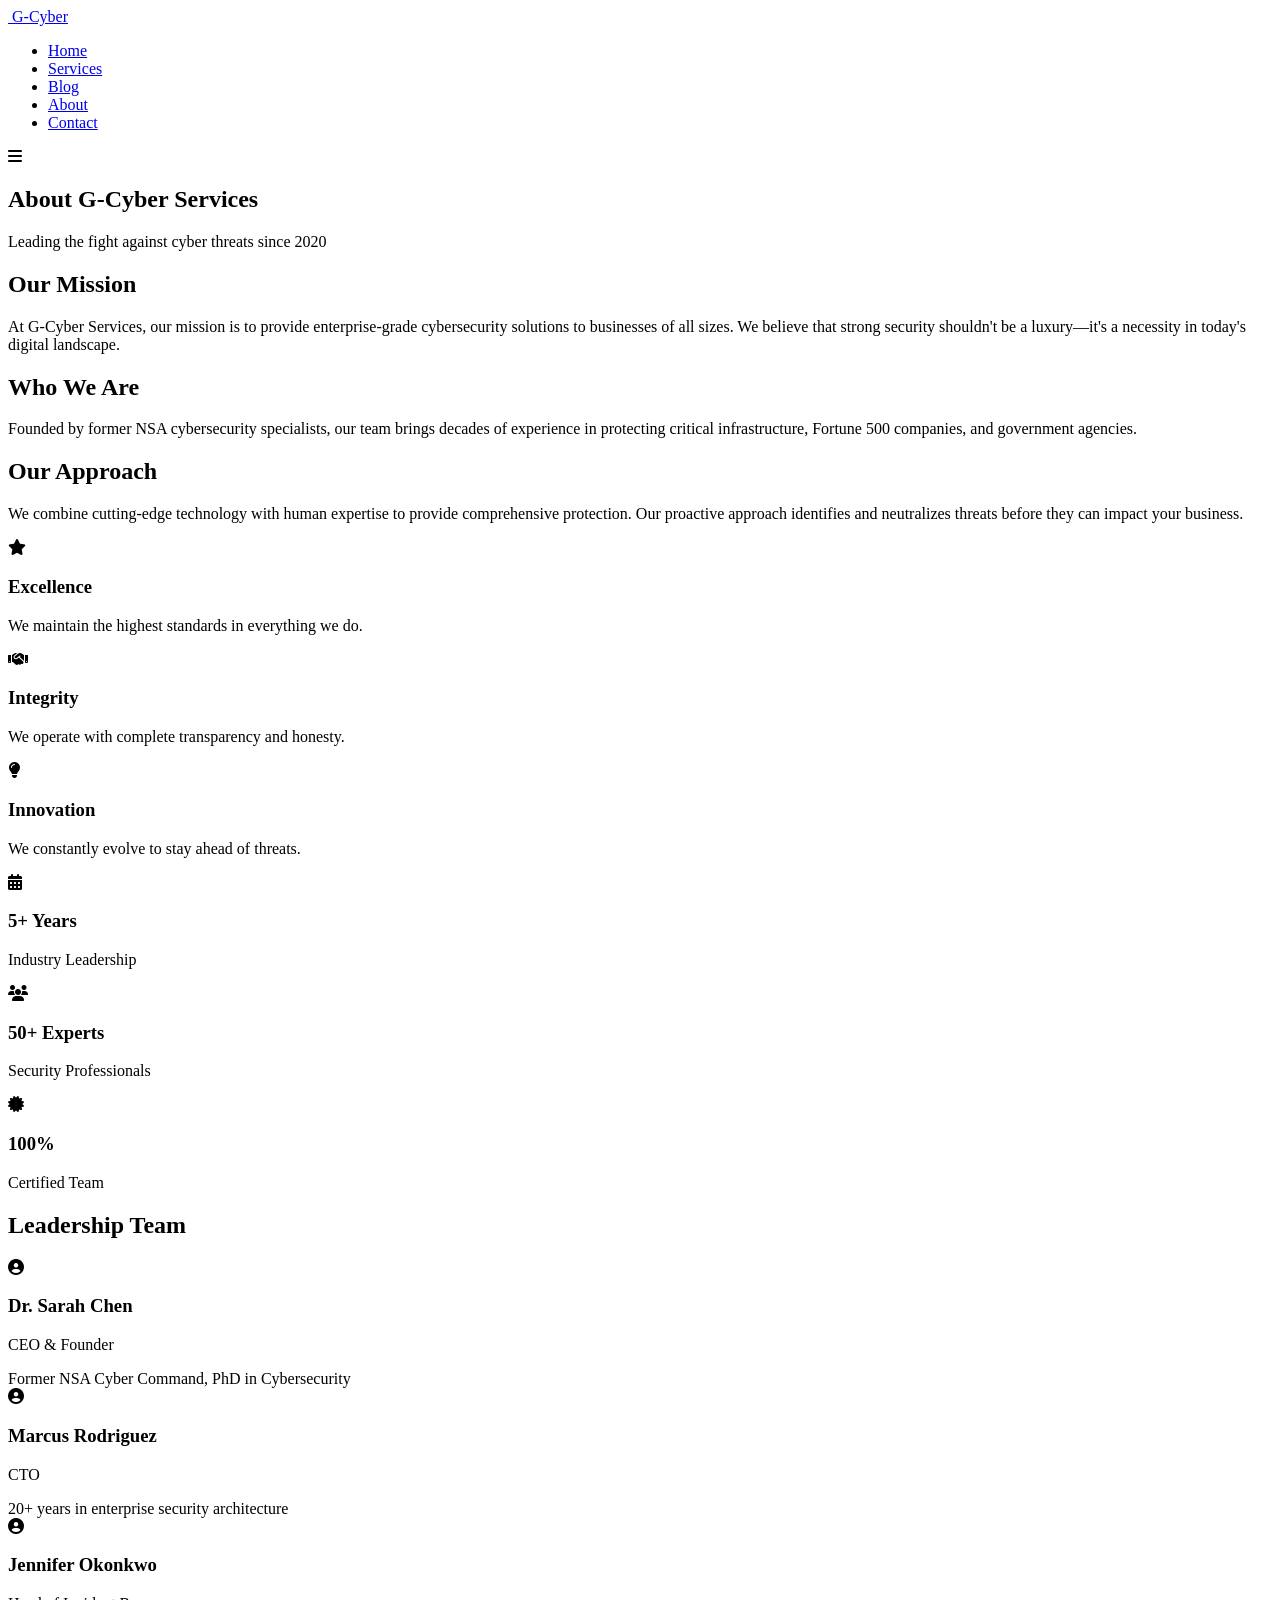
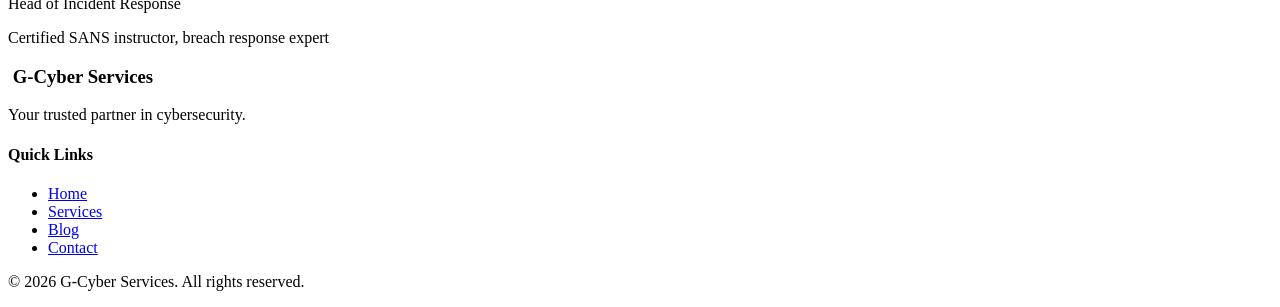
==== about.html @ da24a998 "Create about.html" ====
<!DOCTYPE html>
<html lang="en">
<head>
    <meta charset="UTF-8">
    <meta name="viewport" content="width=device-width, initial-scale=1.0">
    <title>About Us | G-Cyber Services</title>
    <link rel="stylesheet" href="css/style.css">
    <link rel="stylesheet" href="https://cdnjs.cloudflare.com/ajax/libs/font-awesome/6.4.0/css/all.min.css">
</head>
<body>
    <nav class="navbar">
        <div class="container">
            <div class="nav-brand">
                <a href="index.html">
                    <i class="fas fa-shield-haltered"></i>
                    <span>G-Cyber</span>
                </a>
            </div>
            <div class="nav-menu">
                <ul class="nav-links">
                    <li><a href="index.html">Home</a></li>
                    <li><a href="services.html">Services</a></li>
                    <li><a href="blog.html">Blog</a></li>
                    <li><a href="about.html" class="active">About</a></li>
                    <li><a href="contact.html">Contact</a></li>
                </ul>
            </div>
            <div class="nav-toggle">
                <i class="fas fa-bars"></i>
            </div>
        </div>
    </nav>

    <section class="page-header">
        <div class="container">
            <h1>About G-Cyber Services</h1>
            <p>Leading the fight against cyber threats since 2020</p>
        </div>
    </section>

    <section class="about-section">
        <div class="container">
            <div class="about-grid">
                <div class="about-content">
                    <h2>Our Mission</h2>
                    <p>At G-Cyber Services, our mission is to provide enterprise-grade cybersecurity solutions to businesses of all sizes. We believe that strong security shouldn't be a luxury—it's a necessity in today's digital landscape.</p>
                    
                    <h2>Who We Are</h2>
                    <p>Founded by former NSA cybersecurity specialists, our team brings decades of experience in protecting critical infrastructure, Fortune 500 companies, and government agencies.</p>
                    
                    <h2>Our Approach</h2>
                    <p>We combine cutting-edge technology with human expertise to provide comprehensive protection. Our proactive approach identifies and neutralizes threats before they can impact your business.</p>
                    
                    <div class="values">
                        <div class="value-item">
                            <i class="fas fa-star"></i>
                            <h3>Excellence</h3>
                            <p>We maintain the highest standards in everything we do.</p>
                        </div>
                        <div class="value-item">
                            <i class="fas fa-handshake"></i>
                            <h3>Integrity</h3>
                            <p>We operate with complete transparency and honesty.</p>
                        </div>
                        <div class="value-item">
                            <i class="fas fa-lightbulb"></i>
                            <h3>Innovation</h3>
                            <p>We constantly evolve to stay ahead of threats.</p>
                        </div>
                    </div>
                </div>
                <div class="about-stats">
                    <div class="stat-card">
                        <i class="fas fa-calendar-alt"></i>
                        <h3>5+ Years</h3>
                        <p>Industry Leadership</p>
                    </div>
                    <div class="stat-card">
                        <i class="fas fa-users"></i>
                        <h3>50+ Experts</h3>
                        <p>Security Professionals</p>
                    </div>
                    <div class="stat-card">
                        <i class="fas fa-certificate"></i>
                        <h3>100%</h3>
                        <p>Certified Team</p>
                    </div>
                </div>
            </div>
        </div>
    </section>

    <section class="team-section">
        <div class="container">
            <h2>Leadership Team</h2>
            <div class="team-grid">
                <div class="team-member">
                    <div class="member-image">
                        <i class="fas fa-user-circle"></i>
                    </div>
                    <h3>Dr. Sarah Chen</h3>
                    <p>CEO & Founder</p>
                    <div class="member-bio">Former NSA Cyber Command, PhD in Cybersecurity</div>
                </div>
                <div class="team-member">
                    <div class="member-image">
                        <i class="fas fa-user-circle"></i>
                    </div>
                    <h3>Marcus Rodriguez</h3>
                    <p>CTO</p>
                    <div class="member-bio">20+ years in enterprise security architecture</div>
                </div>
                <div class="team-member">
                    <div class="member-image">
                        <i class="fas fa-user-circle"></i>
                    </div>
                    <h3>Jennifer Okonkwo</h3>
                    <p>Head of Incident Response</p>
                    <div class="member-bio">Certified SANS instructor, breach response expert</div>
                </div>
            </div>
        </div>
    </section>

    <footer class="footer">
        <div class="container">
            <div class="footer-grid">
                <div class="footer-about">
                    <h3><i class="fas fa-shield-haltered"></i> G-Cyber Services</h3>
                    <p>Your trusted partner in cybersecurity.</p>
                </div>
                <div class="footer-links">
                    <h4>Quick Links</h4>
                    <ul>
                        <li><a href="index.html">Home</a></li>
                        <li><a href="services.html">Services</a></li>
                        <li><a href="blog.html">Blog</a></li>
                        <li><a href="contact.html">Contact</a></li>
                    </ul>
                </div>
            </div>
            <div class="footer-bottom">
                <p>&copy; 2026 G-Cyber Services. All rights reserved.</p>
            </div>
        </div>
    </footer>

    <script src="js/main.js"></script>
</body>
</html>
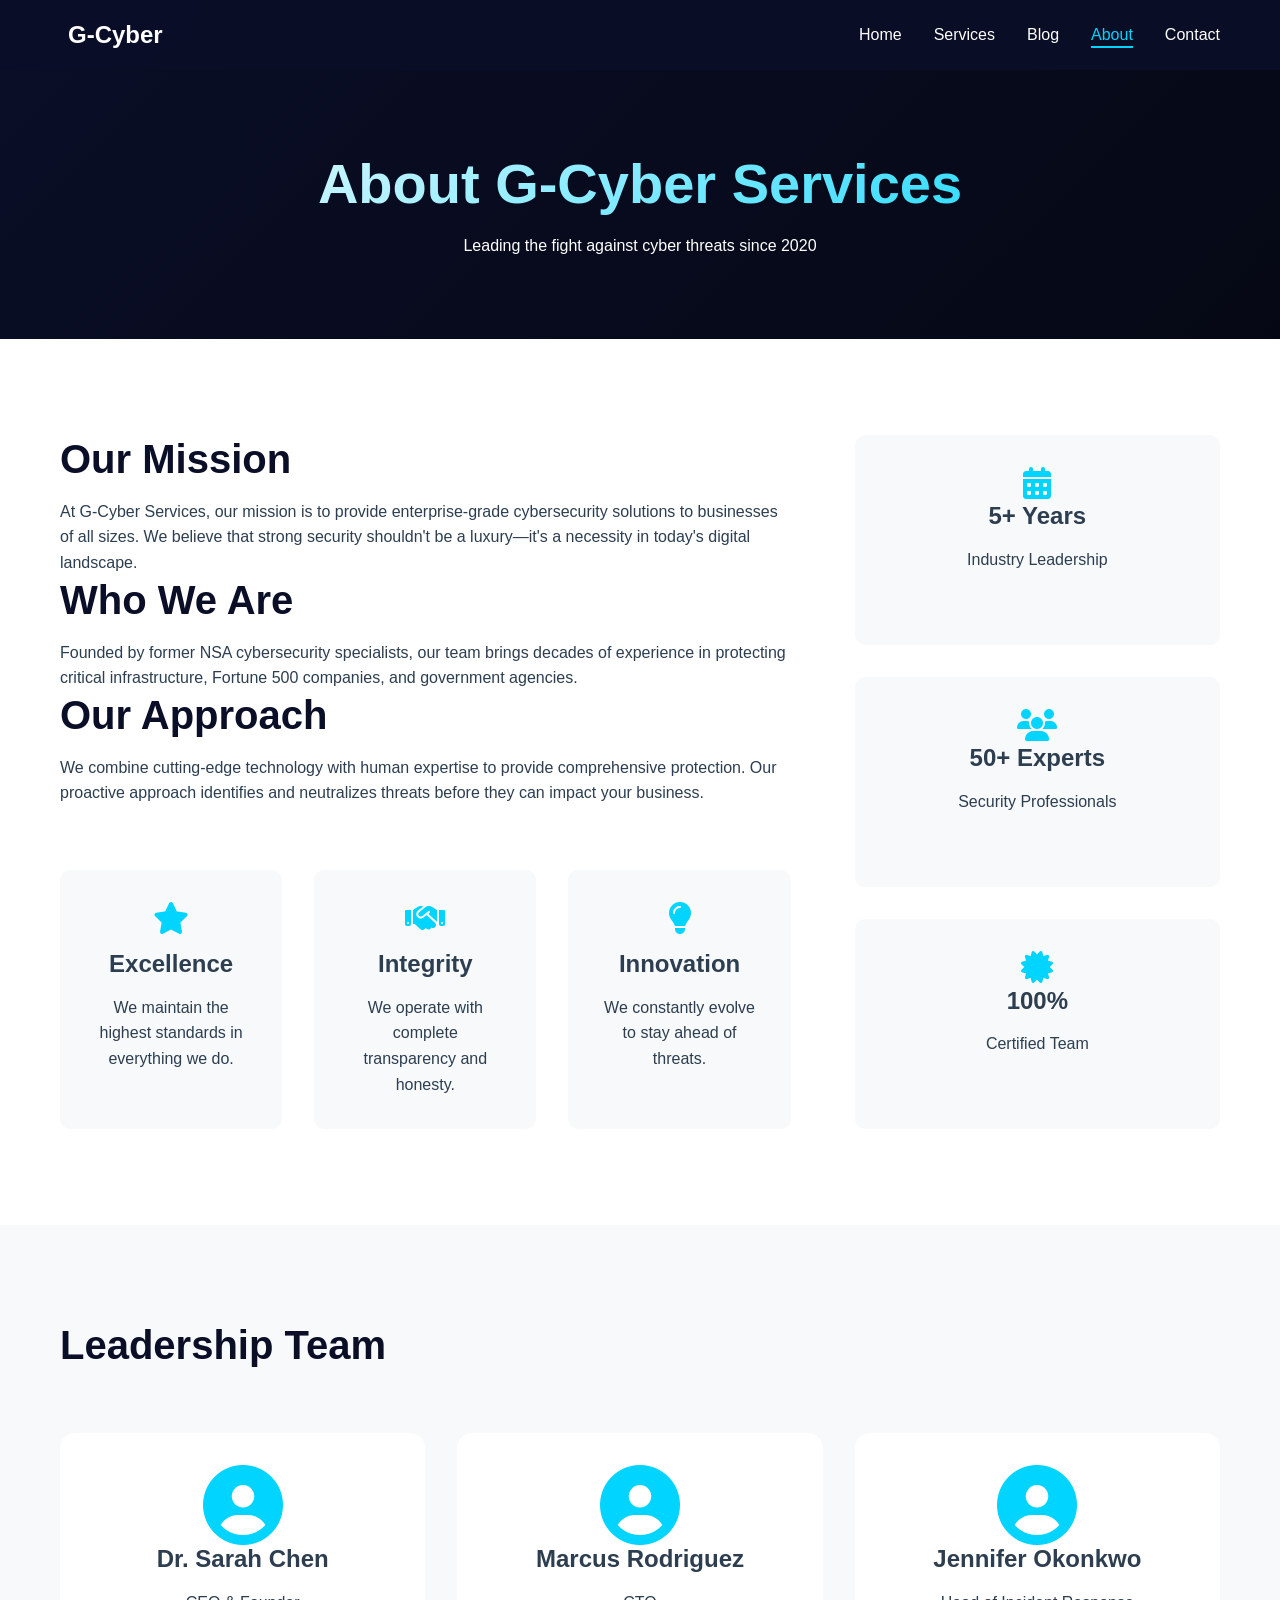
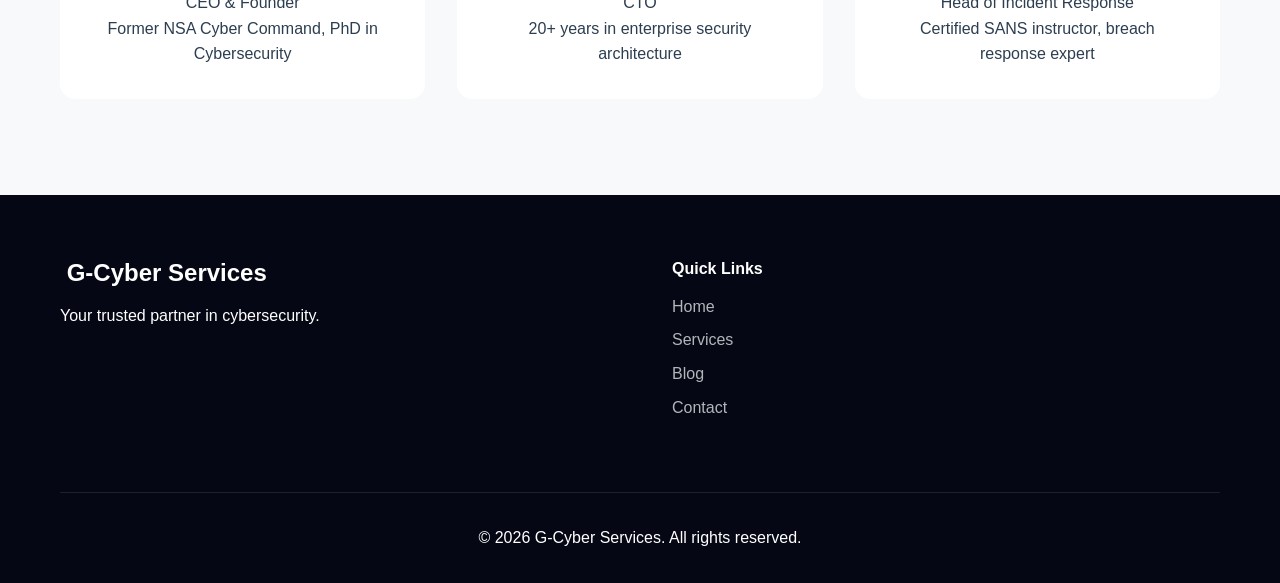
==== commit 94a6fb34: "Update about.html" ====
--- a/about.html
+++ b/about.html
@@ -4,7 +4,7 @@
     <meta charset="UTF-8">
     <meta name="viewport" content="width=device-width, initial-scale=1.0">
     <title>About Us | G-Cyber Services</title>
-    <link rel="stylesheet" href="css/style.css">
+    <link rel="stylesheet" href="styles.css">
     <link rel="stylesheet" href="https://cdnjs.cloudflare.com/ajax/libs/font-awesome/6.4.0/css/all.min.css">
 </head>
 <body>
--- a/styles.css
+++ b/styles.css
@@ -0,0 +1,836 @@
+/* ============================================
+   G-CYBER SERVICES - PROFESSIONAL STYLESHEET
+   ============================================ */
+
+:root {
+    /* Color Scheme */
+    --primary: #0a0e27;
+    --primary-dark: #050814;
+    --secondary: #00d4ff;
+    --secondary-dark: #0099cc;
+    --accent: #ff3366;
+    --accent-dark: #cc0033;
+    --text-light: #ffffff;
+    --text-dark: #2c3e50;
+    --text-gray: #6c757d;
+    --bg-light: #f8f9fa;
+    --bg-dark: #0a0e27;
+    --success: #28a745;
+    --warning: #ffc107;
+    --danger: #dc3545;
+    
+    /* Spacing */
+    --spacing-xs: 0.5rem;
+    --spacing-sm: 1rem;
+    --spacing-md: 2rem;
+    --spacing-lg: 4rem;
+    --spacing-xl: 6rem;
+    
+    /* Typography */
+    --font-primary: -apple-system, BlinkMacSystemFont, 'Segoe UI', Roboto, Oxygen, Ubuntu, sans-serif;
+    --font-heading: 'Segoe UI', 'Arial', sans-serif;
+    
+    /* Effects */
+    --shadow-sm: 0 2px 4px rgba(0,0,0,0.1);
+    --shadow-md: 0 4px 6px rgba(0,0,0,0.1);
+    --shadow-lg: 0 10px 25px rgba(0,0,0,0.1);
+    --shadow-xl: 0 20px 40px rgba(0,0,0,0.15);
+    --transition: all 0.3s ease;
+}
+
+/* Reset & Base */
+* {
+    margin: 0;
+    padding: 0;
+    box-sizing: border-box;
+}
+
+body {
+    font-family: var(--font-primary);
+    color: var(--text-dark);
+    line-height: 1.6;
+    overflow-x: hidden;
+}
+
+.container {
+    max-width: 1200px;
+    margin: 0 auto;
+    padding: 0 20px;
+}
+
+/* Typography */
+h1, h2, h3, h4, h5, h6 {
+    font-family: var(--font-heading);
+    font-weight: 700;
+    line-height: 1.2;
+    margin-bottom: var(--spacing-sm);
+}
+
+h1 {
+    font-size: 3.5rem;
+    background: linear-gradient(135deg, var(--text-light) 0%, var(--secondary) 100%);
+    -webkit-background-clip: text;
+    -webkit-text-fill-color: transparent;
+    background-clip: text;
+}
+
+h2 {
+    font-size: 2.5rem;
+    color: var(--primary);
+}
+
+h3 {
+    font-size: 1.5rem;
+}
+
+.section-header {
+    text-align: center;
+    margin-bottom: var(--spacing-lg);
+}
+
+.section-header h2 {
+    margin-bottom: var(--spacing-xs);
+}
+
+.section-header p {
+    color: var(--text-gray);
+    font-size: 1.1rem;
+}
+
+/* Navigation */
+.navbar {
+    background: rgba(10, 14, 39, 0.95);
+    backdrop-filter: blur(10px);
+    position: fixed;
+    top: 0;
+    width: 100%;
+    z-index: 1000;
+    padding: 1rem 0;
+    transition: var(--transition);
+}
+
+.navbar .container {
+    display: flex;
+    justify-content: space-between;
+    align-items: center;
+}
+
+.nav-brand a {
+    font-size: 1.5rem;
+    font-weight: 700;
+    color: var(--text-light);
+    text-decoration: none;
+    display: flex;
+    align-items: center;
+    gap: 0.5rem;
+}
+
+.nav-brand i {
+    color: var(--secondary);
+    font-size: 1.8rem;
+}
+
+.nav-links {
+    display: flex;
+    list-style: none;
+    gap: 2rem;
+}
+
+.nav-links a {
+    color: var(--text-light);
+    text-decoration: none;
+    font-weight: 500;
+    transition: var(--transition);
+    position: relative;
+}
+
+.nav-links a:hover,
+.nav-links a.active {
+    color: var(--secondary);
+}
+
+.nav-links a::after {
+    content: '';
+    position: absolute;
+    bottom: -5px;
+    left: 0;
+    width: 0;
+    height: 2px;
+    background: var(--secondary);
+    transition: var(--transition);
+}
+
+.nav-links a:hover::after,
+.nav-links a.active::after {
+    width: 100%;
+}
+
+.nav-toggle {
+    display: none;
+    font-size: 1.5rem;
+    color: var(--text-light);
+    cursor: pointer;
+}
+
+/* Hero Section */
+.hero {
+    min-height: 100vh;
+    background: linear-gradient(135deg, var(--primary) 0%, var(--primary-dark) 100%);
+    position: relative;
+    display: flex;
+    align-items: center;
+    overflow: hidden;
+}
+
+.hero::before {
+    content: '';
+    position: absolute;
+    top: 0;
+    left: 0;
+    right: 0;
+    bottom: 0;
+    background: url('data:image/svg+xml,<svg xmlns="http://www.w3.org/2000/svg" viewBox="0 0 1000 1000"><path fill="rgba(0,212,255,0.05)" d="M0,0 L1000,0 L1000,1000 L0,1000 Z M500,500 C600,500 700,600 700,700 C700,800 600,900 500,900 C400,900 300,800 300,700 C300,600 400,500 500,500 Z"/></svg>') repeat;
+    opacity: 0.1;
+}
+
+.hero-content {
+    position: relative;
+    z-index: 1;
+    max-width: 800px;
+}
+
+.hero-content p {
+    color: rgba(255,255,255,0.9);
+    font-size: 1.2rem;
+    margin: var(--spacing-md) 0;
+}
+
+.hero-buttons {
+    display: flex;
+    gap: 1rem;
+}
+
+/* Buttons */
+.btn {
+    display: inline-flex;
+    align-items: center;
+    gap: 0.5rem;
+    padding: 1rem 2rem;
+    border-radius: 50px;
+    text-decoration: none;
+    font-weight: 600;
+    transition: var(--transition);
+    cursor: pointer;
+    border: none;
+    font-size: 1rem;
+}
+
+.btn-primary {
+    background: var(--secondary);
+    color: var(--primary);
+}
+
+.btn-primary:hover {
+    background: var(--secondary-dark);
+    transform: translateY(-2px);
+    box-shadow: var(--shadow-lg);
+}
+
+.btn-secondary {
+    background: transparent;
+    color: var(--text-light);
+    border: 2px solid var(--secondary);
+}
+
+.btn-secondary:hover {
+    background: var(--secondary);
+    color: var(--primary);
+    transform: translateY(-2px);
+}
+
+/* Stats Section */
+.stats {
+    padding: var(--spacing-xl) 0;
+    background: var(--bg-light);
+}
+
+.stats-grid {
+    display: grid;
+    grid-template-columns: repeat(auto-fit, minmax(200px, 1fr));
+    gap: var(--spacing-md);
+    text-align: center;
+}
+
+.stat-item i {
+    font-size: 2.5rem;
+    color: var(--secondary);
+    margin-bottom: var(--spacing-sm);
+}
+
+.stat-item h3 {
+    font-size: 2.5rem;
+    color: var(--primary);
+    margin-bottom: var(--spacing-xs);
+}
+
+.stat-item p {
+    color: var(--text-gray);
+    font-weight: 500;
+}
+
+/* Services Section */
+.services {
+    padding: var(--spacing-xl) 0;
+}
+
+.services-grid {
+    display: grid;
+    grid-template-columns: repeat(auto-fit, minmax(350px, 1fr));
+    gap: var(--spacing-md);
+}
+
+.service-card {
+    background: var(--text-light);
+    padding: var(--spacing-md);
+    border-radius: 15px;
+    box-shadow: var(--shadow-sm);
+    transition: var(--transition);
+    border: 1px solid rgba(0,0,0,0.05);
+}
+
+.service-card:hover {
+    transform: translateY(-5px);
+    box-shadow: var(--shadow-xl);
+}
+
+.service-icon {
+    width: 70px;
+    height: 70px;
+    background: linear-gradient(135deg, var(--secondary) 0%, var(--secondary-dark) 100%);
+    border-radius: 50%;
+    display: flex;
+    align-items: center;
+    justify-content: center;
+    margin-bottom: var(--spacing-md);
+}
+
+.service-icon i {
+    font-size: 2rem;
+    color: var(--primary);
+}
+
+.service-card h3 {
+    margin-bottom: var(--spacing-sm);
+    color: var(--primary);
+}
+
+.service-card p {
+    color: var(--text-gray);
+    margin-bottom: var(--spacing-md);
+}
+
+.service-link {
+    color: var(--secondary);
+    text-decoration: none;
+    font-weight: 600;
+    display: inline-flex;
+    align-items: center;
+    gap: 0.5rem;
+    transition: var(--transition);
+}
+
+.service-link:hover {
+    gap: 1rem;
+    color: var(--secondary-dark);
+}
+
+/* Blog Preview */
+.blog-preview {
+    padding: var(--spacing-xl) 0;
+    background: var(--bg-light);
+}
+
+.blog-grid {
+    display: grid;
+    grid-template-columns: repeat(auto-fit, minmax(350px, 1fr));
+    gap: var(--spacing-md);
+    margin-bottom: var(--spacing-lg);
+}
+
+.blog-card {
+    background: var(--text-light);
+    border-radius: 15px;
+    overflow: hidden;
+    box-shadow: var(--shadow-sm);
+    transition: var(--transition);
+}
+
+.blog-card:hover {
+    transform: translateY(-5px);
+    box-shadow: var(--shadow-xl);
+}
+
+.blog-image {
+    height: 200px;
+    background: linear-gradient(135deg, var(--secondary) 0%, var(--primary) 100%);
+    display: flex;
+    align-items: center;
+    justify-content: center;
+}
+
+.blog-image i {
+    font-size: 4rem;
+    color: var(--text-light);
+}
+
+.blog-content {
+    padding: var(--spacing-md);
+}
+
+.blog-meta {
+    display: flex;
+    gap: var(--spacing-sm);
+    margin-bottom: var(--spacing-sm);
+    font-size: 0.85rem;
+    color: var(--text-gray);
+}
+
+.blog-title {
+    font-size: 1.25rem;
+    margin-bottom: var(--spacing-sm);
+}
+
+.blog-excerpt {
+    color: var(--text-gray);
+    margin-bottom: var(--spacing-sm);
+}
+
+.read-more {
+    color: var(--secondary);
+    text-decoration: none;
+    font-weight: 600;
+    display: inline-flex;
+    align-items: center;
+    gap: 0.5rem;
+}
+
+.blog-btn-container {
+    text-align: center;
+}
+
+/* CTA Section */
+.cta {
+    padding: var(--spacing-xl) 0;
+    background: linear-gradient(135deg, var(--primary) 0%, var(--primary-dark) 100%);
+    color: var(--text-light);
+    text-align: center;
+}
+
+.cta-content h2 {
+    color: var(--text-light);
+    margin-bottom: var(--spacing-sm);
+}
+
+.cta-content p {
+    margin-bottom: var(--spacing-md);
+    font-size: 1.1rem;
+}
+
+/* Footer */
+.footer {
+    background: var(--primary-dark);
+    color: var(--text-light);
+    padding: var(--spacing-lg) 0 var(--spacing-md);
+}
+
+.footer-grid {
+    display: grid;
+    grid-template-columns: repeat(auto-fit, minmax(250px, 1fr));
+    gap: var(--spacing-lg);
+    margin-bottom: var(--spacing-lg);
+}
+
+.footer-about h3 {
+    margin-bottom: var(--spacing-sm);
+}
+
+.social-links {
+    display: flex;
+    gap: 1rem;
+    margin-top: var(--spacing-md);
+}
+
+.social-links a {
+    width: 40px;
+    height: 40px;
+    background: rgba(255,255,255,0.1);
+    border-radius: 50%;
+    display: flex;
+    align-items: center;
+    justify-content: center;
+    color: var(--text-light);
+    text-decoration: none;
+    transition: var(--transition);
+}
+
+.social-links a:hover {
+    background: var(--secondary);
+    transform: translateY(-2px);
+}
+
+.footer-links ul,
+.footer-services ul,
+.footer-contact ul {
+    list-style: none;
+}
+
+.footer-links li,
+.footer-services li,
+.footer-contact li {
+    margin-bottom: var(--spacing-xs);
+}
+
+.footer-links a,
+.footer-services a {
+    color: rgba(255,255,255,0.7);
+    text-decoration: none;
+    transition: var(--transition);
+}
+
+.footer-links a:hover,
+.footer-services a:hover {
+    color: var(--secondary);
+    padding-left: 5px;
+}
+
+.footer-contact i {
+    margin-right: 10px;
+    color: var(--secondary);
+}
+
+.footer-bottom {
+    text-align: center;
+    padding-top: var(--spacing-md);
+    border-top: 1px solid rgba(255,255,255,0.1);
+}
+
+/* Page Header */
+.page-header {
+    background: linear-gradient(135deg, var(--primary) 0%, var(--primary-dark) 100%);
+    padding: 150px 0 80px;
+    text-align: center;
+    color: var(--text-light);
+}
+
+.page-header h1 {
+    margin-bottom: var(--spacing-sm);
+}
+
+/* Contact Page */
+.contact-section {
+    padding: var(--spacing-xl) 0;
+}
+
+.contact-grid {
+    display: grid;
+    grid-template-columns: repeat(2, 1fr);
+    gap: var(--spacing-lg);
+}
+
+.contact-info h2 {
+    margin-bottom: var(--spacing-sm);
+}
+
+.info-item {
+    display: flex;
+    gap: var(--spacing-md);
+    margin-bottom: var(--spacing-md);
+    padding: var(--spacing-md);
+    background: var(--bg-light);
+    border-radius: 10px;
+}
+
+.info-item i {
+    font-size: 1.5rem;
+    color: var(--secondary);
+}
+
+.contact-form {
+    background: var(--bg-light);
+    padding: var(--spacing-md);
+    border-radius: 15px;
+}
+
+.form-group {
+    margin-bottom: var(--spacing-md);
+}
+
+.form-group input,
+.form-group select,
+.form-group textarea {
+    width: 100%;
+    padding: 1rem;
+    border: 1px solid #ddd;
+    border-radius: 8px;
+    font-family: var(--font-primary);
+    transition: var(--transition);
+}
+
+.form-group input:focus,
+.form-group select:focus,
+.form-group textarea:focus {
+    outline: none;
+    border-color: var(--secondary);
+    box-shadow: 0 0 0 3px rgba(0,212,255,0.1);
+}
+
+/* Services Details Page */
+.services-details {
+    padding: var(--spacing-xl) 0;
+}
+
+.service-detail-item {
+    display: grid;
+    grid-template-columns: auto 1fr;
+    gap: var(--spacing-md);
+    margin-bottom: var(--spacing-lg);
+    padding: var(--spacing-md);
+    background: var(--bg-light);
+    border-radius: 15px;
+}
+
+.service-detail-icon {
+    width: 80px;
+    height: 80px;
+    background: linear-gradient(135deg, var(--secondary) 0%, var(--secondary-dark) 100%);
+    border-radius: 50%;
+    display: flex;
+    align-items: center;
+    justify-content: center;
+}
+
+.service-detail-icon i {
+    font-size: 2.5rem;
+    color: var(--primary);
+}
+
+.service-detail-content ul {
+    list-style: none;
+    margin: var(--spacing-md) 0;
+}
+
+.service-detail-content li {
+    margin-bottom: var(--spacing-xs);
+}
+
+.service-detail-content li i {
+    color: var(--secondary);
+    margin-right: 10px;
+}
+
+.price-tag {
+    display: inline-block;
+    padding: 0.5rem 1rem;
+    background: var(--primary);
+    color: var(--secondary);
+    border-radius: 50px;
+    font-weight: 600;
+    margin-top: var(--spacing-sm);
+}
+
+/* About Page */
+.about-section {
+    padding: var(--spacing-xl) 0;
+}
+
+.about-grid {
+    display: grid;
+    grid-template-columns: 2fr 1fr;
+    gap: var(--spacing-lg);
+}
+
+.values {
+    display: grid;
+    grid-template-columns: repeat(3, 1fr);
+    gap: var(--spacing-md);
+    margin-top: var(--spacing-lg);
+}
+
+.value-item {
+    text-align: center;
+    padding: var(--spacing-md);
+    background: var(--bg-light);
+    border-radius: 10px;
+}
+
+.value-item i {
+    font-size: 2rem;
+    color: var(--secondary);
+    margin-bottom: var(--spacing-sm);
+}
+
+.about-stats {
+    display: grid;
+    gap: var(--spacing-md);
+}
+
+.stat-card {
+    text-align: center;
+    padding: var(--spacing-md);
+    background: var(--bg-light);
+    border-radius: 10px;
+}
+
+.stat-card i {
+    font-size: 2rem;
+    color: var(--secondary);
+}
+
+.team-section {
+    padding: var(--spacing-xl) 0;
+    background: var(--bg-light);
+}
+
+.team-grid {
+    display: grid;
+    grid-template-columns: repeat(auto-fit, minmax(300px, 1fr));
+    gap: var(--spacing-md);
+    margin-top: var(--spacing-lg);
+}
+
+.team-member {
+    text-align: center;
+    padding: var(--spacing-md);
+    background: var(--text-light);
+    border-radius: 15px;
+}
+
+.member-image i {
+    font-size: 5rem;
+    color: var(--secondary);
+}
+
+/* Blog Filters */
+.blog-filter {
+    display: flex;
+    justify-content: center;
+    gap: 1rem;
+    margin-bottom: var(--spacing-lg);
+    flex-wrap: wrap;
+}
+
+.filter-btn {
+    padding: 0.5rem 1.5rem;
+    border: 2px solid var(--secondary);
+    background: transparent;
+    color: var(--primary);
+    border-radius: 50px;
+    cursor: pointer;
+    transition: var(--transition);
+}
+
+.filter-btn:hover,
+.filter-btn.active {
+    background: var(--secondary);
+    color: var(--primary);
+}
+
+/* Animations */
+@keyframes fadeIn {
+    from {
+        opacity: 0;
+    }
+    to {
+        opacity: 1;
+    }
+}
+
+@keyframes slideUp {
+    from {
+        transform: translateY(30px);
+        opacity: 0;
+    }
+    to {
+        transform: translateY(0);
+        opacity: 1;
+    }
+}
+
+.animate-fade-in {
+    animation: fadeIn 1s ease;
+}
+
+.animate-slide-up {
+    animation: slideUp 0.8s ease;
+}
+
+/* Responsive Design */
+@media (max-width: 768px) {
+    h1 {
+        font-size: 2rem;
+    }
+    
+    h2 {
+        font-size: 1.75rem;
+    }
+    
+    .nav-toggle {
+        display: block;
+    }
+    
+    .nav-menu {
+        position: fixed;
+        left: -100%;
+        top: 70px;
+        width: 100%;
+        background: var(--primary);
+        text-align: center;
+        transition: var(--transition);
+        padding: var(--spacing-md) 0;
+    }
+    
+    .nav-menu.active {
+        left: 0;
+    }
+    
+    .nav-links {
+        flex-direction: column;
+        gap: 1rem;
+    }
+    
+    .hero-buttons {
+        flex-direction: column;
+    }
+    
+    .btn {
+        text-align: center;
+        justify-content: center;
+    }
+    
+    .stats-grid {
+        grid-template-columns: repeat(2, 1fr);
+    }
+    
+    .services-grid,
+    .blog-grid {
+        grid-template-columns: 1fr;
+    }
+    
+    .contact-grid,
+    .about-grid {
+        grid-template-columns: 1fr;
+    }
+    
+    .service-detail-item {
+        grid-template-columns: 1fr;
+        text-align: center;
+    }
+    
+    .service-detail-icon {
+        margin: 0 auto;
+    }
+    
+    .values {
+        grid-template-columns: 1fr;
+    }
+}
